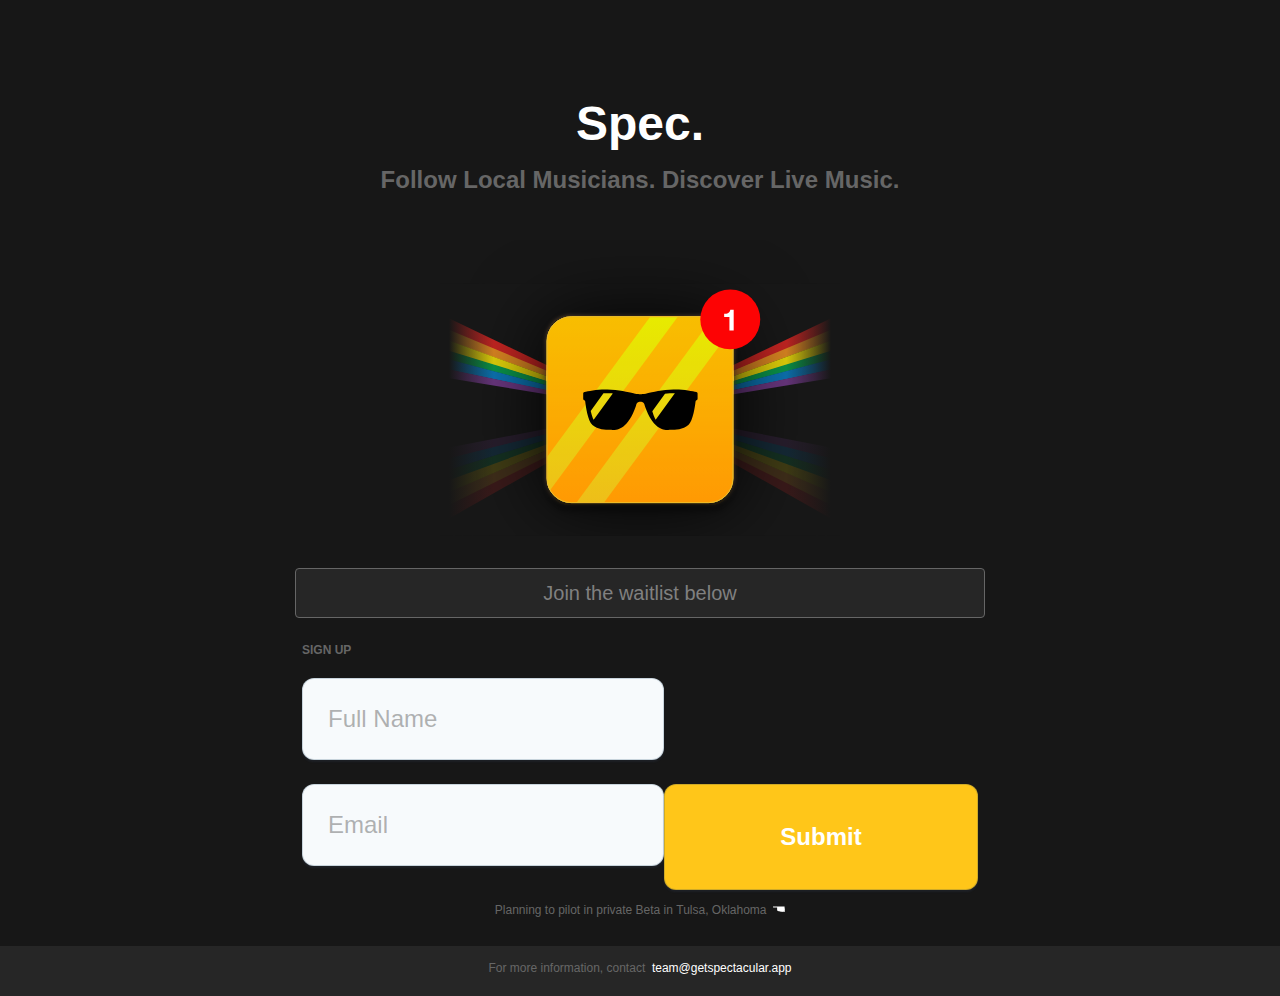
==== index.html @ ddebe81a "Spec. (official name change)" ====
<!DOCTYPE html>
<html lang="en">
<head>
  <link href="style.css"
        rel="stylesheet">
  <title>Spec.</title>
  <link href="images/favicon.png"
        rel="shortcut icon"
        type="image/jpg">
  <meta content="width=device-width, initial-scale=1"
        name="viewport">
</head>
<body>
  <!-- Content Container -->
  <div class="content-container">
    <div style="align-content: flex-start; display: flex; flex-wrap: wrap; justify-content: center; padding: 0 16px;">

      <!-- Title Header -->
      <div class="header-lockup break break">
        <h1>Spec.</h1>
        <h2>Follow Local Musicians. Discover Live Music.</h2>
      </div>
      <!-- End Title Header -->

      <!-- App Icon -->
      <div class="app-icon">&nbsp;</div>
      <!-- End App Icon -->

      <!-- Break -->
      <div class="break"></div>
      <!-- End Break -->

      <!-- Waitlist Alert -->
      <div class="confirmation-before">Join the waitlist below</div>
      <!-- Waitlist Alert -->

      <!-- Break -->
      <div class="break"></div>
      <!-- End Break -->

      <!-- Sign Up Form -->
      <script type="text/javascript">var submitted=false;</script>
      <iframe name="hidden_iframe" id="hidden_iframe" style="display: none;" onload="if(submitted){window.location='submitted.html';}"></iframe>
      <form class="form-lockup" action="https://docs.google.com/forms/u/0/d/e/1FAIpQLSfWYac-zOYPJTAFL4o-IxzH3mNS818IdY71LCfmErpav5XkvA/formResponse" target="hidden_iframe" onsubmit="submitted=true" method="POST">
        <label class="form-eyebrow break">Sign Up</label>
        <input class="email-form" placeholder="Full Name" name="entry.1053595557">
        <input class="email-form" placeholder="Email" name="entry.884892065">
        <input class="submit-button" type="submit" value="Submit">
      </form>
      <div class="form-subtitle break">
        <div>
          Planning to pilot in private Beta in&nbsp;Tulsa,&nbsp;Oklahoma&nbsp;
          <img src="images/oklahoma.svg">
        </div>
      </div>
      <!-- End Sign Up Form -->

    </div>

    <div class="break">&nbsp;</div>
    <div class="footer">For more information, contact&nbsp;&nbsp;<a href="mailto:team@getspectacular.app" style="color: white;">team@getspectacular.app</a></div>
  </div>
  <!-- End Content Container -->
</body>
</html>
---- style.css ----
html {
    height: 100%;
    background-color: #171717;
}

body {
    color: #FFF;
    font-family: Helvetica Neue, Helvetica, sans-serif;
    font-size: 16px;
    height: 100%;
    letter-spacing: 0;
    line-height: 24px;
    margin: 0;
    padding: 0;
}
  
a {
    display: flex;
    margin: 0;
    padding: 0;
    text-decoration: none;
}

/* H E A D E R S  &  L A B E L S */

h1 {
    font-weight: bold;
    font-size: 48px;
    line-height: 56px;
    text-align: center;
    margin: 8px 0;
}

h2 {
    font-size: 24px;
    font-weight: bold;
    line-height: 40px;
    text-align: center;
    margin: 8px 0;
    color: #666;
}

/* L A Y O U T */
.content-container {
    display: flex;
    height: -webkit-fill-available;
    padding: 88px 0 0;
    flex-wrap: wrap;
    justify-content: center;
}

.app-icon {
    flex: 0 1 400px;
    height: 296px;
    margin: 32px 0;
    background-image: url(images/app-icon.svg);
    background-size: cover;
}

.confirmation-before {
    color: gray;
    background-color: #262626;
    font-size: 20px;
    /* font-weight: bold; */
    line-height: 24px;
    text-align: center;
    margin: 0 0 20px;
    flex: 0 1 676px;
    padding: 12px 6px;
    border: 1px solid #666;
    border-radius: 4px;
}

.confirmation-after {
    color: #14B838;
    background: rgba(51, 153, 74, 0.5);
    font-size: 20px;
    font-weight: bold;
    line-height: 24px;
    text-align: center;
    margin: 0 0 20px;
    flex: 0 1 676px;
    padding: 12px 6px;
    border: 1px solid #14B838;
    border-radius: 4px;
}

.form-eyebrow {
    flex: 0 1 676px;
    font-weight: bold;
    font-size: 12px;
    color: #666;
    line-height: 24px;
    text-transform: uppercase;
    margin: 0 0 16px;
}

.form-lockup {
    display: flex;
    flex: 0 1 676px;
    flex-wrap: wrap;
    -webkit-flex-wrap: wrap;
    justify-content: space-between;
}

.email-form {
    color: #222;
    font-style: normal;
    font-weight: normal;
    font-size: 24px;
    line-height: 28px;
    /* flex: 0 1 460px; */
    -webkit-flex: 0 1 48%;
    flex: 0 1 48%;
    /* flex-grow: 1; */
    padding: 26px 25px;
    background: #F7FAFC;
    border: 1px solid rgba(17, 58, 95, .2);
    box-sizing: border-box;
    box-shadow: 0px 2px 2px rgba(56, 68, 98, 0.2);
    border-radius: 12px;
    min-width: intrinsic;
    margin: 0 0 24px;
}

input::placeholder {
    color: rgba(102, 102, 102, 0.5);
  }

input[type='submit'] {
    color: #fff;
    font-style: normal;
    font-weight: bold;
    font-size: 24px;
    line-height: 28px;
    text-align: center;
    flex: 1 1 192px;
    padding: 26px 25px;
    background: #FFC619;
    border: 1px solid rgba(17, 58, 95, .2);
    box-sizing: border-box;
    box-shadow: 0px 2px 2px rgba(56, 68, 98, 0.2);
    border-radius: 12px;
    cursor: pointer;
}

.form-subtitle {
    display: flex;
    flex-wrap: wrap;
    justify-content: center;
    font-size: 12px;
    line-height: 24px;
    text-align: center;
    margin-top: 8px;
    color: #666;
}

.footer {
    display: flex;
    align-self: flex-end;
    font-size: 12px;
    background-color: #262626;
    color: #666;
    width: 100%;
    line-height: 24px;
    text-align: center;
    flex-wrap: wrap;
    justify-content: center;
    padding: 10px 0 16px;
}

/* B U T T O N S */
  
/* I C O N S */

/* I M A G E S */

/* A D D - O N S */
    .break {
        flex-basis: 100%;
    }
  
/* M O B I L E */
@media (max-width: 768px) {

    .content-container {
        padding: 36px 0 0;
    }
    .app-icon {
        flex: 0 1 200px;
        height: 156px;
    }

    .email-form {
        font-size: 12px;
        line-height: 14px;
        padding: 13px 12px;
        border-radius: 6px;
        flex: 1 1 100%;
        margin: 0 0 16px;
    }

    .submit-button {
        font-size: 12px;
        line-height: 14px;
        padding: 13px 12px;
        border-radius: 6px;
        flex-basis: 100%;
    }

    input[type='submit'] { /* more specific to override webkit */ 
        -webkit-appearance:none;  
        font-size: 12px;
        line-height: 14px;
        padding: 13px 12px;
        border-radius: 6px;
        display:block;
     }

}/* E N D   M O B I L E */

@supports(-webkit-appearance: none) or (-moz-appearance: none) {

    input[type='submit'] {
      -webkit-appearance: none;
      -moz-appearance: none;
    }

}
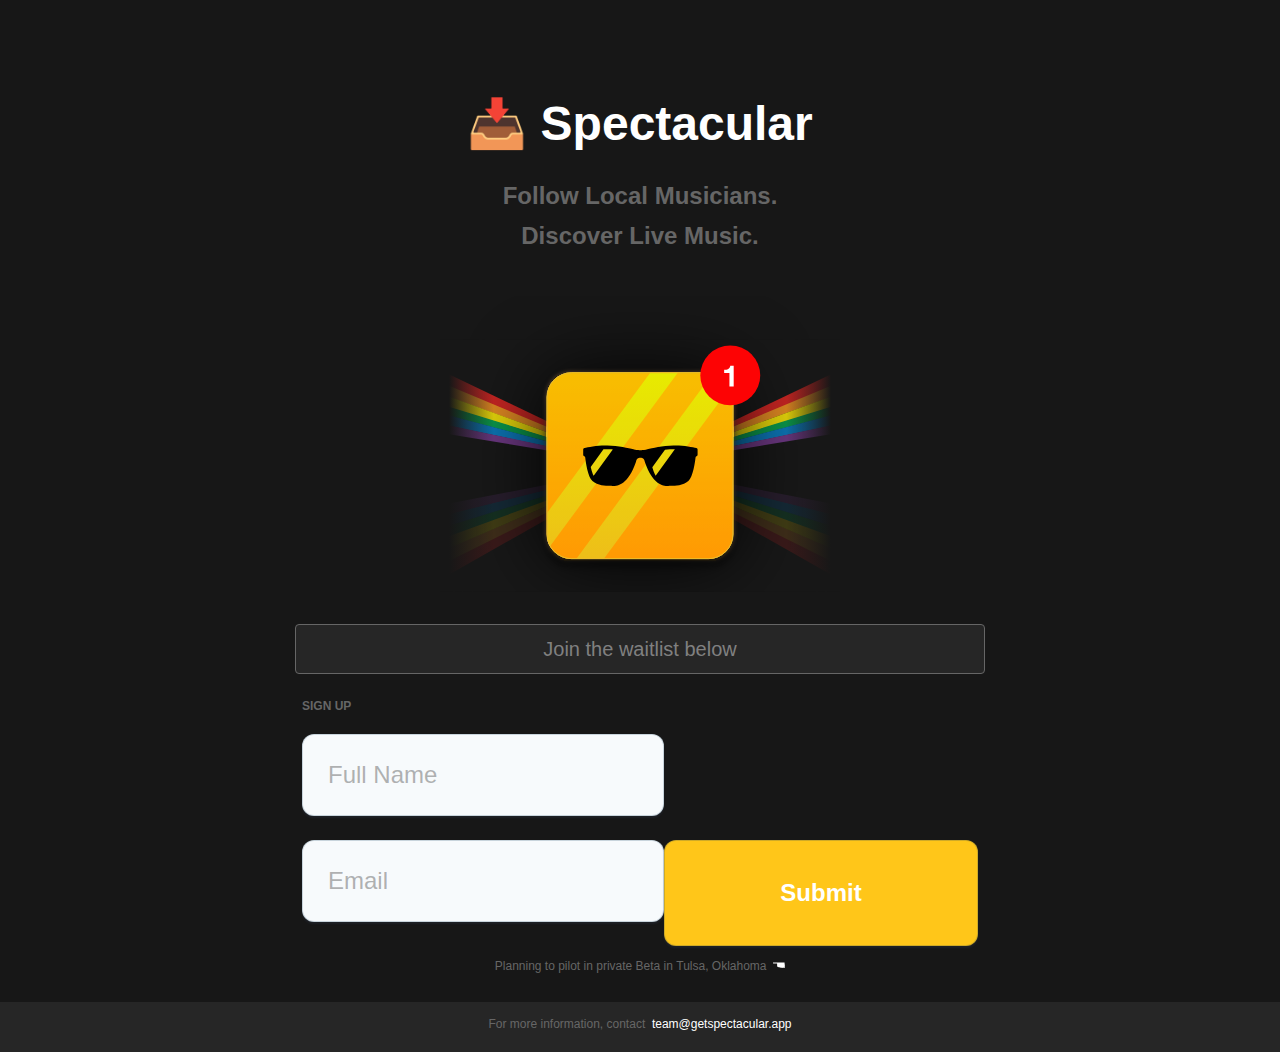
==== commit 90fb8513: "Name updates" ====
--- a/index.html
+++ b/index.html
@@ -3,7 +3,7 @@
 <head>
   <link href="style.css"
         rel="stylesheet">
-  <title>Spec.</title>
+  <title>Spectacular</title>
   <link href="images/favicon.png"
         rel="shortcut icon"
         type="image/jpg">
@@ -17,8 +17,8 @@
 
       <!-- Title Header -->
       <div class="header-lockup break break">
-        <h1>Spec.</h1>
-        <h2>Follow Local Musicians. Discover Live Music.</h2>
+        <h1>📥 Spectacular</h1>
+        <h2>Follow Local Musicians.<br>Discover Live Music.</h2>
       </div>
       <!-- End Title Header -->
 
--- a/style.css
+++ b/style.css
@@ -28,7 +28,7 @@
     font-size: 48px;
     line-height: 56px;
     text-align: center;
-    margin: 8px 0;
+    margin: 8px 0 24px;
 }
 
 h2 {
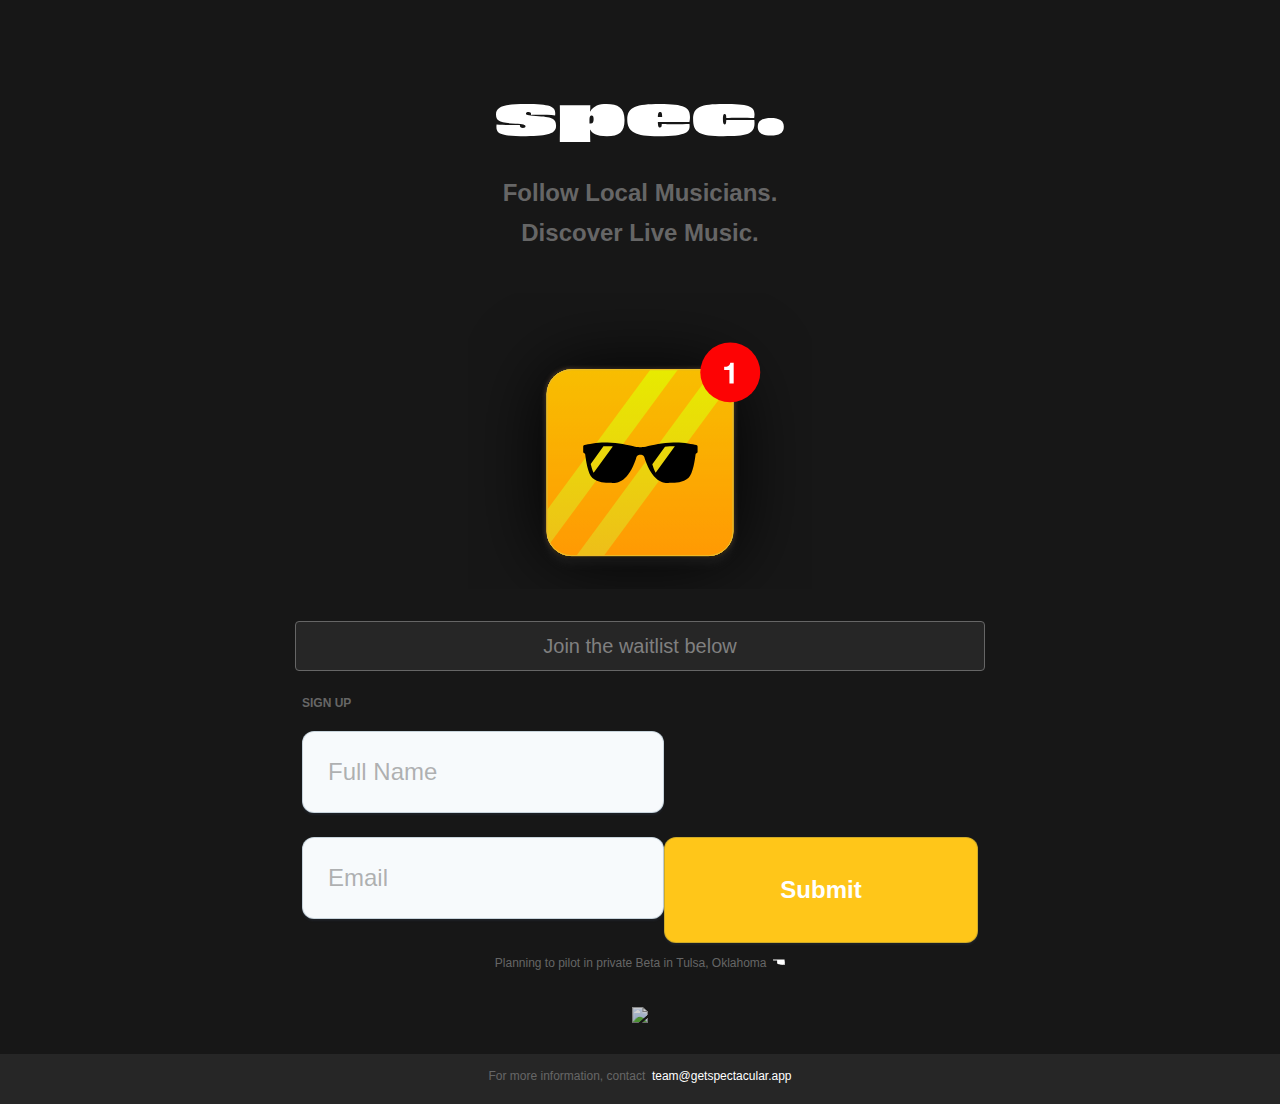
==== commit 93d8127e: "updates" ====
--- a/index.html
+++ b/index.html
@@ -14,10 +14,12 @@
   <!-- Content Container -->
   <div class="content-container">
     <div style="align-content: flex-start; display: flex; flex-wrap: wrap; justify-content: center; padding: 0 16px;">
-
+      <div>
+        <img src="images/spec-logo-white.svg" class="spec-logo">
+      </div>
       <!-- Title Header -->
       <div class="header-lockup break break">
-        <h1>📥 Spectacular</h1>
+        <!-- <h1>getspectacular.app</h1> -->
         <h2>Follow Local Musicians.<br>Discover Live Music.</h2>
       </div>
       <!-- End Title Header -->
@@ -53,6 +55,9 @@
           <img src="images/oklahoma.svg">
         </div>
       </div>
+      <div>
+        <img src="images/created-by-dr.svg" class="created-by-dr">
+      </div>
       <!-- End Sign Up Form -->
 
     </div>
--- a/style.css
+++ b/style.css
@@ -25,10 +25,11 @@
 
 h1 {
     font-weight: bold;
-    font-size: 48px;
-    line-height: 56px;
+    font-size: 40px;
+    line-height: 52px;
     text-align: center;
     margin: 8px 0 24px;
+    color: #dddddd;
 }
 
 h2 {
@@ -175,6 +176,17 @@
 
 /* I M A G E S */
 
+.created-by-dr {
+    width: 144px;
+    opacity: .8;
+    margin: 32px auto 0;
+}
+
+.spec-logo {
+    width: 288px;
+    padding: 16px 72px;
+}
+
 /* A D D - O N S */
     .break {
         flex-basis: 100%;
@@ -182,6 +194,11 @@
   
 /* M O B I L E */
 @media (max-width: 768px) {
+
+    h1 {
+        font-size: 32px;
+        line-height: 48px;
+    }
 
     .content-container {
         padding: 36px 0 0;
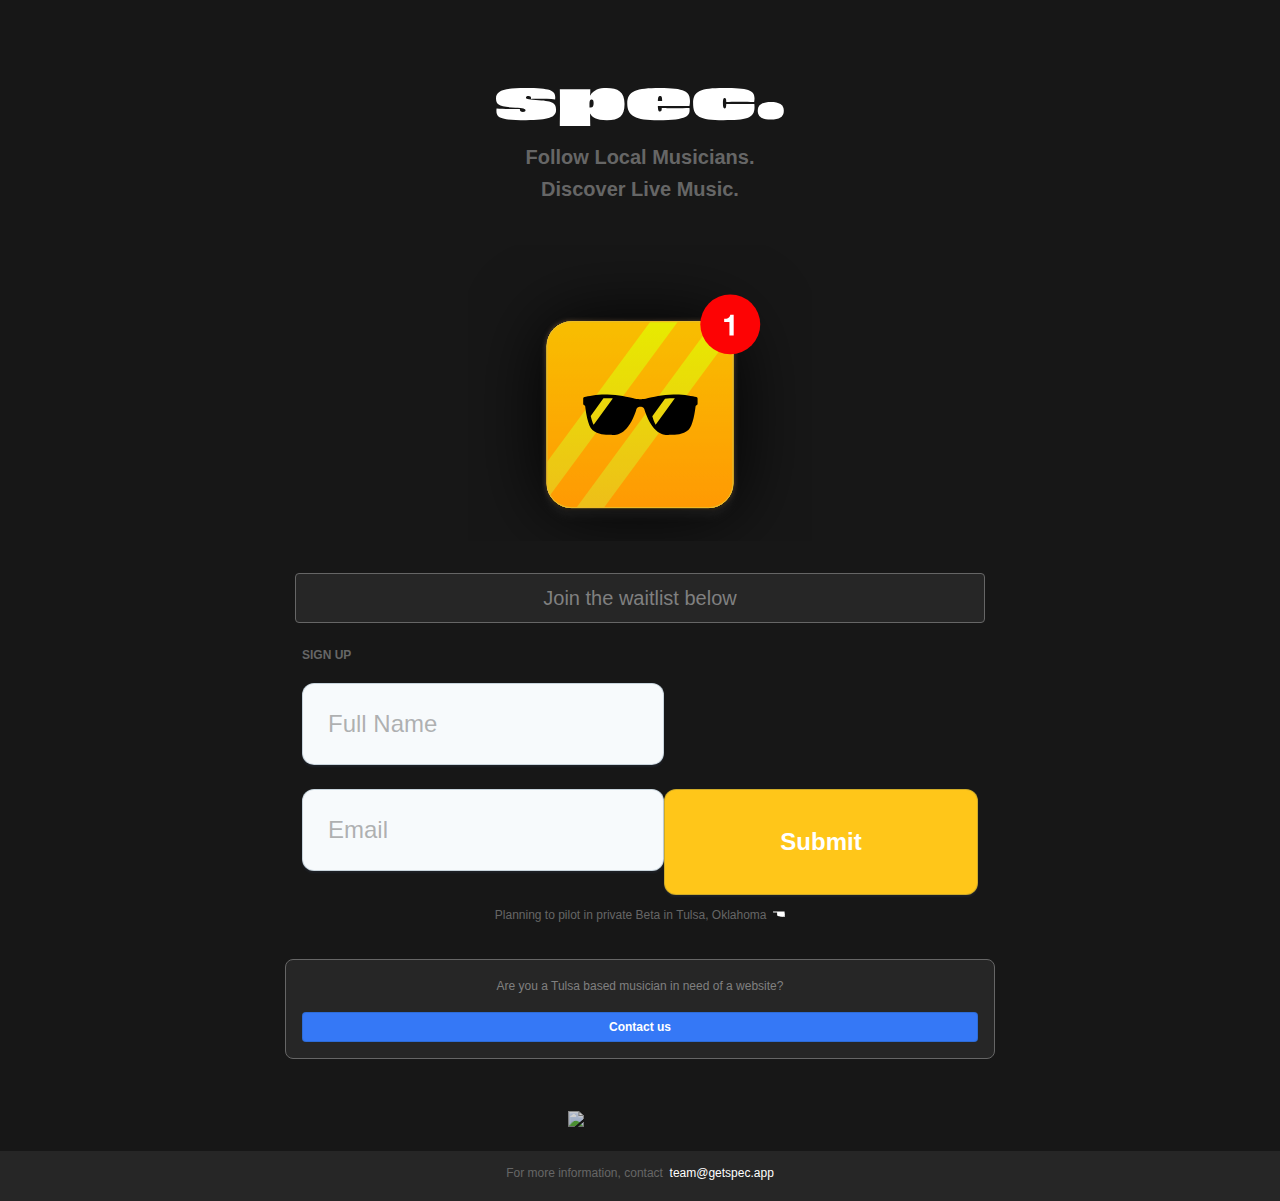
==== commit 2cd6f26f: "updates" ====
--- a/index.html
+++ b/index.html
@@ -3,7 +3,7 @@
 <head>
   <link href="style.css"
         rel="stylesheet">
-  <title>Spectacular</title>
+  <title>Spec</title>
   <link href="images/favicon.png"
         rel="shortcut icon"
         type="image/jpg">
@@ -19,7 +19,6 @@
       </div>
       <!-- Title Header -->
       <div class="header-lockup break break">
-        <!-- <h1>getspectacular.app</h1> -->
         <h2>Follow Local Musicians.<br>Discover Live Music.</h2>
       </div>
       <!-- End Title Header -->
@@ -54,16 +53,26 @@
           Planning to pilot in private Beta in&nbsp;Tulsa,&nbsp;Oklahoma&nbsp;
           <img src="images/oklahoma.svg">
         </div>
+        <!-- Break -->
+      <div class="break"></div>
+      <!-- End Break -->
+
+      <!-- Musician Alert -->
+      <div class="alert-message">Are you a Tulsa based musician in need of a website? <a href="mailto:team@getspec.app" class="alert-message_button">Contact us</a></div>
+      <!-- Musician Alert -->
+
       </div>
       <div>
-        <img src="images/created-by-dr.svg" class="created-by-dr">
+        <a href="https://digital-ranch.webflow.io/" target="_blank">
+          <img src="images/created-by-dr.svg" class="created-by-dr">
+        </a>
       </div>
       <!-- End Sign Up Form -->
 
     </div>
 
     <div class="break">&nbsp;</div>
-    <div class="footer">For more information, contact&nbsp;&nbsp;<a href="mailto:team@getspectacular.app" style="color: white;">team@getspectacular.app</a></div>
+    <div class="footer">For more information, contact&nbsp;&nbsp;<a href="mailto:team@getspec.app" style="color: white;">team@getspec.app</a></div>
   </div>
   <!-- End Content Container -->
 </body>
--- a/style.css
+++ b/style.css
@@ -33,9 +33,9 @@
 }
 
 h2 {
-    font-size: 24px;
-    font-weight: bold;
-    line-height: 40px;
+    font-size: 20px;
+    font-weight: bold;
+    line-height: 32px;
     text-align: center;
     margin: 8px 0;
     color: #666;
@@ -56,6 +56,36 @@
     margin: 32px 0;
     background-image: url(images/app-icon.svg);
     background-size: cover;
+}
+
+.alert-message {
+    /* color: #1f2328;
+    background-color: #fff8c5; */
+    color: gray;
+    background-color: #262626;
+    font-size: 12px;
+    /* font-weight: bold; */
+    line-height: 20px;
+    text-align: center;
+    margin: 32px 0 20px;
+    flex: 0 1 676px;
+    padding: 16px 16px;
+    /* border: 1px solid #d4a72c66; */
+    border: 1px solid #666;
+    border-radius: 8px;
+}
+
+.alert-message_button {
+    display: block;
+    color: #fff;
+    /* background-color: #FFC619; */
+    background-color: #3578f6;
+    font-weight: bold;
+    text-align: center;
+    padding: 4px 6px;
+    margin: 16px 0 0;
+    border: 1px solid rgba(17, 58, 95, .2);
+    border-radius: 4px;
 }
 
 .confirmation-before {
@@ -184,7 +214,6 @@
 
 .spec-logo {
     width: 288px;
-    padding: 16px 72px;
 }
 
 /* A D D - O N S */
@@ -201,7 +230,7 @@
     }
 
     .content-container {
-        padding: 36px 0 0;
+        padding: 72px 0 0;
     }
     .app-icon {
         flex: 0 1 200px;
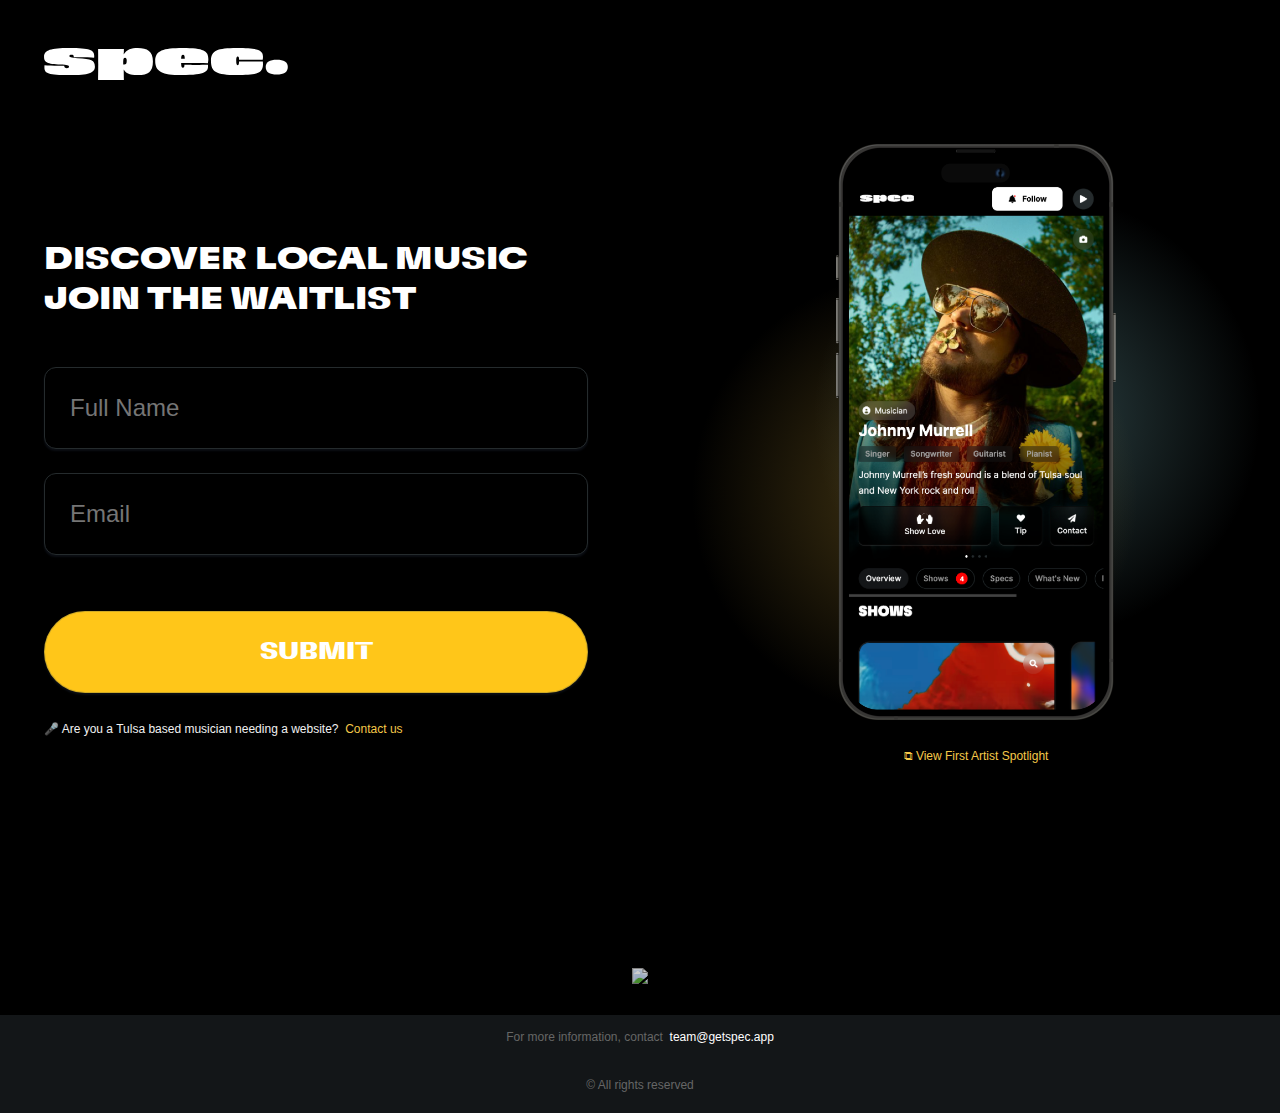
==== commit c2f33182: "updates" ====
--- a/index.html
+++ b/index.html
@@ -13,66 +13,71 @@
 <body>
   <!-- Content Container -->
   <div class="content-container">
-    <div style="align-content: flex-start; display: flex; flex-wrap: wrap; justify-content: center; padding: 0 16px;">
-      <div>
-        <img src="images/spec-logo-white.svg" class="spec-logo">
+    
+    <div class="row">
+      <div class="column">
+        <div>
+          <img src="images/spec-logo-white.svg" class="spec-logo">
+        </div>
+        <!-- Title Header -->
+        <div class="header-lockup break break">
+          <h2>Discover Local Music<br>Join the Waitlist</h2>
+        </div>
+        <!-- End Title Header -->
+  
+        <!-- Break -->
+        <div class="break"></div>
+        <!-- End Break -->
+  
+        <!-- Break -->
+        <div class="break"></div>
+        <!-- End Break -->
+  
+        <!-- Sign Up Form -->
+        <script type="text/javascript">var submitted=false;</script>
+        <iframe name="hidden_iframe" id="hidden_iframe" style="display: none;" onload="if(submitted){window.location='submitted.html';}"></iframe>
+        <form class="form-lockup" action="https://docs.google.com/forms/u/0/d/e/1FAIpQLSfWYac-zOYPJTAFL4o-IxzH3mNS818IdY71LCfmErpav5XkvA/formResponse" target="hidden_iframe" onsubmit="submitted=true" method="POST">
+          <input class="email-form" placeholder="Full Name" name="entry.1053595557">
+          <input class="email-form" placeholder="Email" name="entry.884892065">
+          <input class="submit-button" type="submit" value="Submit">
+        </form>
+        <div class="form-subtitle break">
+            🎤 Are you a Tulsa based musician needing a website? &nbsp;<a href="mailto:team@getspec.app" class="alert-message_button">Contact us</a>
+          <!-- Break -->
+        <div class="break"></div>
+        <!-- End Break -->
+  
+        </div>
+        
+        <!-- End Sign Up Form -->
+  
       </div>
-      <!-- Title Header -->
-      <div class="header-lockup break break">
-        <h2>Follow Local Musicians.<br>Discover Live Music.</h2>
+      <div class="column">
+        <div class="phone-lockup">
+          <img class="phone-image" src="images/phone-mockup.png"></img>
+          <div class="form-subtitle break">
+            <a href="https://www.johnnymurrell.com/" target="_blank" class="alert-message_button">⧉ View First Artist Spotlight</a>
+          <!-- Break -->
+        <div class="break"></div>
+        <!-- End Break -->
+  
+        </div>
+        </div>
       </div>
-      <!-- End Title Header -->
-
-      <!-- App Icon -->
-      <div class="app-icon">&nbsp;</div>
-      <!-- End App Icon -->
-
-      <!-- Break -->
-      <div class="break"></div>
-      <!-- End Break -->
-
-      <!-- Waitlist Alert -->
-      <div class="confirmation-before">Join the waitlist below</div>
-      <!-- Waitlist Alert -->
-
-      <!-- Break -->
-      <div class="break"></div>
-      <!-- End Break -->
-
-      <!-- Sign Up Form -->
-      <script type="text/javascript">var submitted=false;</script>
-      <iframe name="hidden_iframe" id="hidden_iframe" style="display: none;" onload="if(submitted){window.location='submitted.html';}"></iframe>
-      <form class="form-lockup" action="https://docs.google.com/forms/u/0/d/e/1FAIpQLSfWYac-zOYPJTAFL4o-IxzH3mNS818IdY71LCfmErpav5XkvA/formResponse" target="hidden_iframe" onsubmit="submitted=true" method="POST">
-        <label class="form-eyebrow break">Sign Up</label>
-        <input class="email-form" placeholder="Full Name" name="entry.1053595557">
-        <input class="email-form" placeholder="Email" name="entry.884892065">
-        <input class="submit-button" type="submit" value="Submit">
-      </form>
-      <div class="form-subtitle break">
-        <div>
-          Planning to pilot in private Beta in&nbsp;Tulsa,&nbsp;Oklahoma&nbsp;
-          <img src="images/oklahoma.svg">
-        </div>
-        <!-- Break -->
-      <div class="break"></div>
-      <!-- End Break -->
-
-      <!-- Musician Alert -->
-      <div class="alert-message">Are you a Tulsa based musician in need of a website? <a href="mailto:team@getspec.app" class="alert-message_button">Contact us</a></div>
-      <!-- Musician Alert -->
-
-      </div>
-      <div>
-        <a href="https://digital-ranch.webflow.io/" target="_blank">
-          <img src="images/created-by-dr.svg" class="created-by-dr">
-        </a>
-      </div>
-      <!-- End Sign Up Form -->
 
     </div>
 
     <div class="break">&nbsp;</div>
-    <div class="footer">For more information, contact&nbsp;&nbsp;<a href="mailto:team@getspec.app" style="color: white;">team@getspec.app</a></div>
+    <div>
+      <!-- <a href="https://digital-ranch.webflow.io/" target="_blank"> -->
+        <img src="images/created-by-dr.svg" class="created-by-dr">
+      <!-- </a> -->
+    </div>
+    <div class="footer">
+      For more information, contact&nbsp;&nbsp;<a href="mailto:team@getspec.app" style="color: white;">team@getspec.app</a>
+      <div class="break">&nbsp;</div>
+      © All rights reserved
+    </div>
   </div>
   <!-- End Content Container -->
 </body>
--- a/style.css
+++ b/style.css
@@ -1,6 +1,21 @@
+
+
 html {
     height: 100%;
-    background-color: #171717;
+    background-color: #000;
+}
+
+@font-face {
+    font-family: "GT Flexa Trial VF";
+    src: url('css/fonts/GT-Flexa-Trial-VF.eot');
+    src: url('css/fonts/GT-Flexa-Trial-VF.eot?#iefix') format('embedded-opentype'),
+        url('css/fonts/GT-Flexa-Trial-VF.woff2') format('woff2'),
+        url('css/fonts/GT-Flexa-Trial-VF.woff') format('woff'),
+        url('css/fonts/GT-Flexa-Trial-VF.ttf') format('truetype'),
+        /* url('css/fonts/GT-Flexa-Trial-VF.svg#GT-Flexa-Trial-VF') format('svg'); */
+    font-weight: normal;
+    font-style: normal;
+    font-display: swap;
 }
 
 body {
@@ -33,21 +48,38 @@
 }
 
 h2 {
-    font-size: 20px;
-    font-weight: bold;
-    line-height: 32px;
-    text-align: center;
-    margin: 8px 0;
-    color: #666;
+    font-family: "GT Flexa Trial VF", Helvetica Neue, Helvetica, sans-serif;
+    font-stretch: expanded;
+    font-size: 32px;
+    font-weight: bold;
+    line-height: 40px;
+    text-transform: uppercase;
+    margin: 8px 0 48px;
+    color: #fff;
 }
 
 /* L A Y O U T */
 .content-container {
     display: flex;
     height: -webkit-fill-available;
-    padding: 88px 0 0;
+    padding: 0;
     flex-wrap: wrap;
     justify-content: center;
+}
+
+.row {
+    display: flex; 
+    flex-direction: row; 
+    column-gap: 72px;
+}
+
+.column {
+    align-content: flex-start; 
+    display: flex; 
+    flex-wrap: wrap; 
+    justify-content: left; 
+    padding: 0 16px; 
+    max-width: 544px;
 }
 
 .app-icon {
@@ -76,16 +108,8 @@
 }
 
 .alert-message_button {
-    display: block;
-    color: #fff;
-    /* background-color: #FFC619; */
-    background-color: #3578f6;
-    font-weight: bold;
-    text-align: center;
-    padding: 4px 6px;
-    margin: 16px 0 0;
-    border: 1px solid rgba(17, 58, 95, .2);
-    border-radius: 4px;
+    display: inline;
+    color: #F5C849;
 }
 
 .confirmation-before {
@@ -99,7 +123,7 @@
     flex: 0 1 676px;
     padding: 12px 6px;
     border: 1px solid #666;
-    border-radius: 4px;
+    border-radius: 8px;
 }
 
 .confirmation-after {
@@ -113,7 +137,7 @@
     flex: 0 1 676px;
     padding: 12px 6px;
     border: 1px solid #14B838;
-    border-radius: 4px;
+    border-radius: 8px;
 }
 
 .form-eyebrow {
@@ -135,18 +159,18 @@
 }
 
 .email-form {
-    color: #222;
+    color: #ababab;
     font-style: normal;
     font-weight: normal;
     font-size: 24px;
     line-height: 28px;
     /* flex: 0 1 460px; */
     -webkit-flex: 0 1 48%;
-    flex: 0 1 48%;
+    flex: 1 1 100%;
     /* flex-grow: 1; */
     padding: 26px 25px;
-    background: #F7FAFC;
-    border: 1px solid rgba(17, 58, 95, .2);
+    background: #000;
+    border: 1px solid #252b2d;
     box-sizing: border-box;
     box-shadow: 0px 2px 2px rgba(56, 68, 98, 0.2);
     border-radius: 12px;
@@ -154,43 +178,70 @@
     margin: 0 0 24px;
 }
 
+.email-form:focus {
+    border: 1px solid rgba(17, 58, 95, 1);
+}
+
+.phone-lockup {
+    display: flex;
+    flex-direction: column;
+    row-gap: 16px;
+    align-items: center;
+    background-image:  url(images/background-blurs.svg);
+    background-position: center;
+    width: 100%;
+    background-size: contain;
+    background-repeat: no-repeat;
+    padding: 144px;
+}
+
+.phone-image {
+    max-width: 280px;
+}
+
+/* .header-lockup {
+ */
+}
+
 input::placeholder {
     color: rgba(102, 102, 102, 0.5);
   }
 
 input[type='submit'] {
     color: #fff;
+    font-family: "GT Flexa Trial VF", Helvetica Neue, Helvetica, sans-serif;
+    font-stretch: expanded;
     font-style: normal;
     font-weight: bold;
     font-size: 24px;
     line-height: 28px;
     text-align: center;
-    flex: 1 1 192px;
+    text-transform: uppercase;
+    flex: 0 1 676px;
     padding: 26px 25px;
     background: #FFC619;
     border: 1px solid rgba(17, 58, 95, .2);
     box-sizing: border-box;
     box-shadow: 0px 2px 2px rgba(56, 68, 98, 0.2);
-    border-radius: 12px;
+    border-radius: 999px;
     cursor: pointer;
+    margin: 32px 0 16px;
 }
 
 .form-subtitle {
     display: flex;
     flex-wrap: wrap;
-    justify-content: center;
     font-size: 12px;
     line-height: 24px;
-    text-align: center;
     margin-top: 8px;
-    color: #666;
+    color: #f1f1f1;
 }
 
 .footer {
     display: flex;
     align-self: flex-end;
     font-size: 12px;
-    background-color: #262626;
+    background-color: #131618;
     color: #666;
     width: 100%;
     line-height: 24px;
@@ -209,11 +260,12 @@
 .created-by-dr {
     width: 144px;
     opacity: .8;
-    margin: 32px auto 0;
+    margin: 32px auto 24px;
 }
 
 .spec-logo {
-    width: 288px;
+    width: 244px;
+    margin: 48px 0 144px;
 }
 
 /* A D D - O N S */
@@ -222,7 +274,7 @@
     }
   
 /* M O B I L E */
-@media (max-width: 768px) {
+@media (max-width: 960px) {
 
     h1 {
         font-size: 32px;
@@ -230,7 +282,10 @@
     }
 
     .content-container {
-        padding: 72px 0 0;
+        padding: 0;
+    }
+    .row {
+        flex-direction: column; 
     }
     .app-icon {
         flex: 0 1 200px;
@@ -259,7 +314,6 @@
         font-size: 12px;
         line-height: 14px;
         padding: 13px 12px;
-        border-radius: 6px;
         display:block;
      }
 
@@ -272,4 +326,5 @@
       -moz-appearance: none;
     }
 
-}+}
+
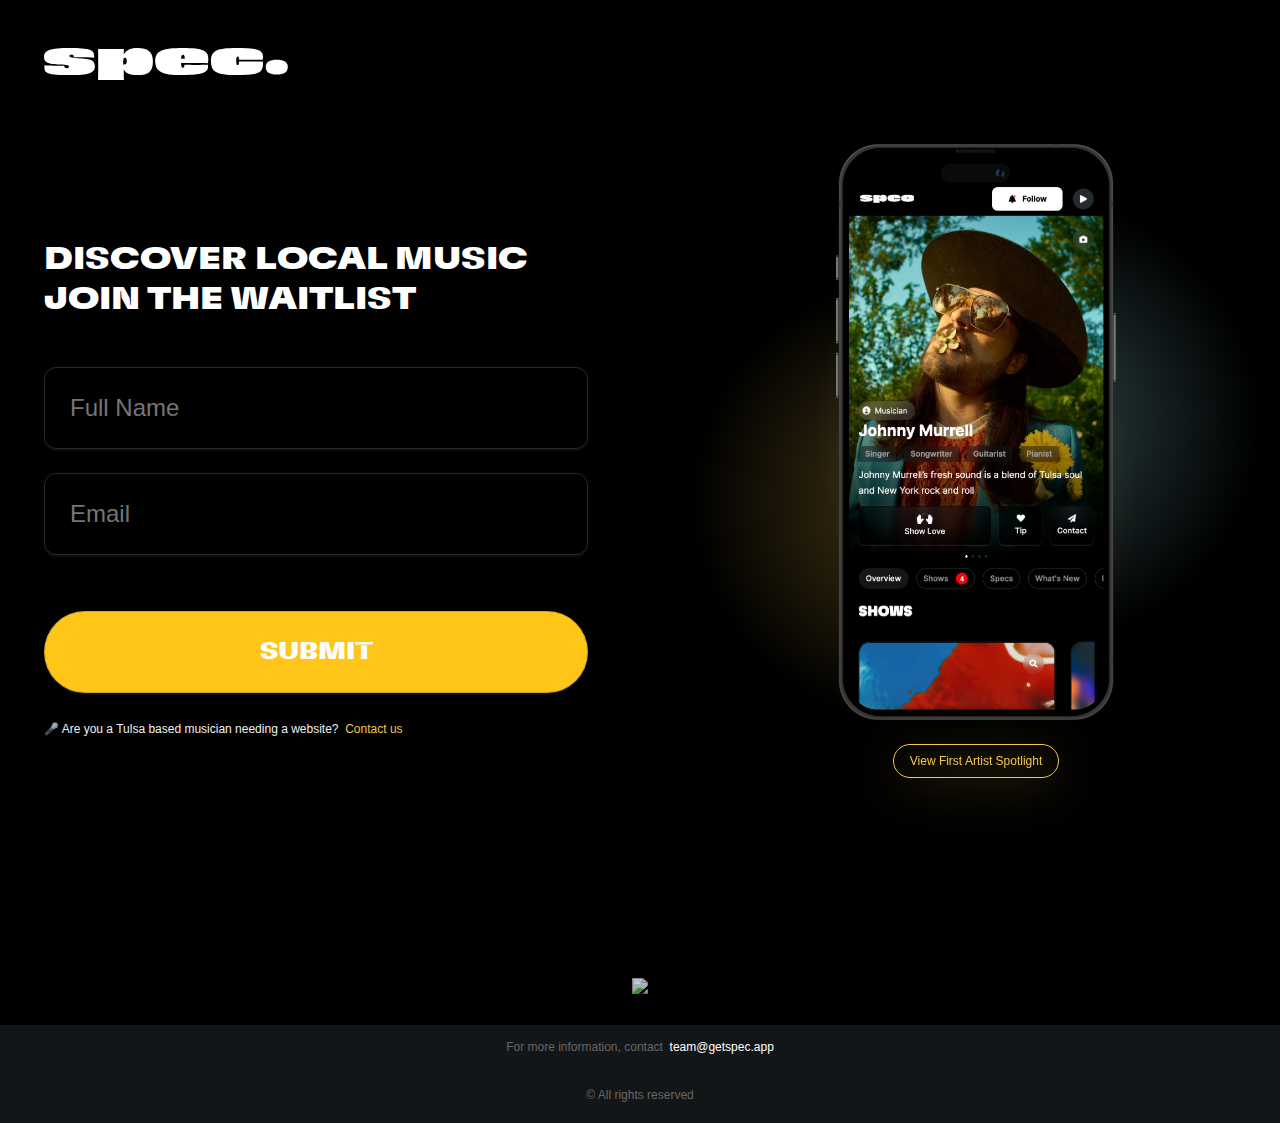
==== commit 4ade6f27: "artist profile button" ====
--- a/index.html
+++ b/index.html
@@ -56,7 +56,7 @@
         <div class="phone-lockup">
           <img class="phone-image" src="images/phone-mockup.png"></img>
           <div class="form-subtitle break">
-            <a href="https://www.johnnymurrell.com/" target="_blank" class="alert-message_button">⧉ View First Artist Spotlight</a>
+            <a href="https://www.johnnymurrell.com/" target="_blank" class="artist-profile_button">View First Artist Spotlight</a>
           <!-- Break -->
         <div class="break"></div>
         <!-- End Break -->
--- a/style.css
+++ b/style.css
@@ -112,6 +112,14 @@
     color: #F5C849;
 }
 
+.artist-profile_button {
+    color: #F5C849;
+    border: 1px solid #F5C849;
+    border-radius: 999px;
+    padding: 4px 16px;
+    filter: drop-shadow(0px 8px 24px #F5C849);
+}
+
 .confirmation-before {
     color: gray;
     background-color: #262626;
@@ -133,7 +141,7 @@
     font-weight: bold;
     line-height: 24px;
     text-align: center;
-    margin: 0 0 20px;
+    margin: 16px 0 20px;
     flex: 0 1 676px;
     padding: 12px 6px;
     border: 1px solid #14B838;
@@ -317,6 +325,14 @@
         display:block;
      }
 
+     .phone-lockup {
+        padding: 72px 0 0;
+     }
+
+     .spec-logo {
+        margin: 48px 0 32px;
+    }
+
 }/* E N D   M O B I L E */
 
 @supports(-webkit-appearance: none) or (-moz-appearance: none) {
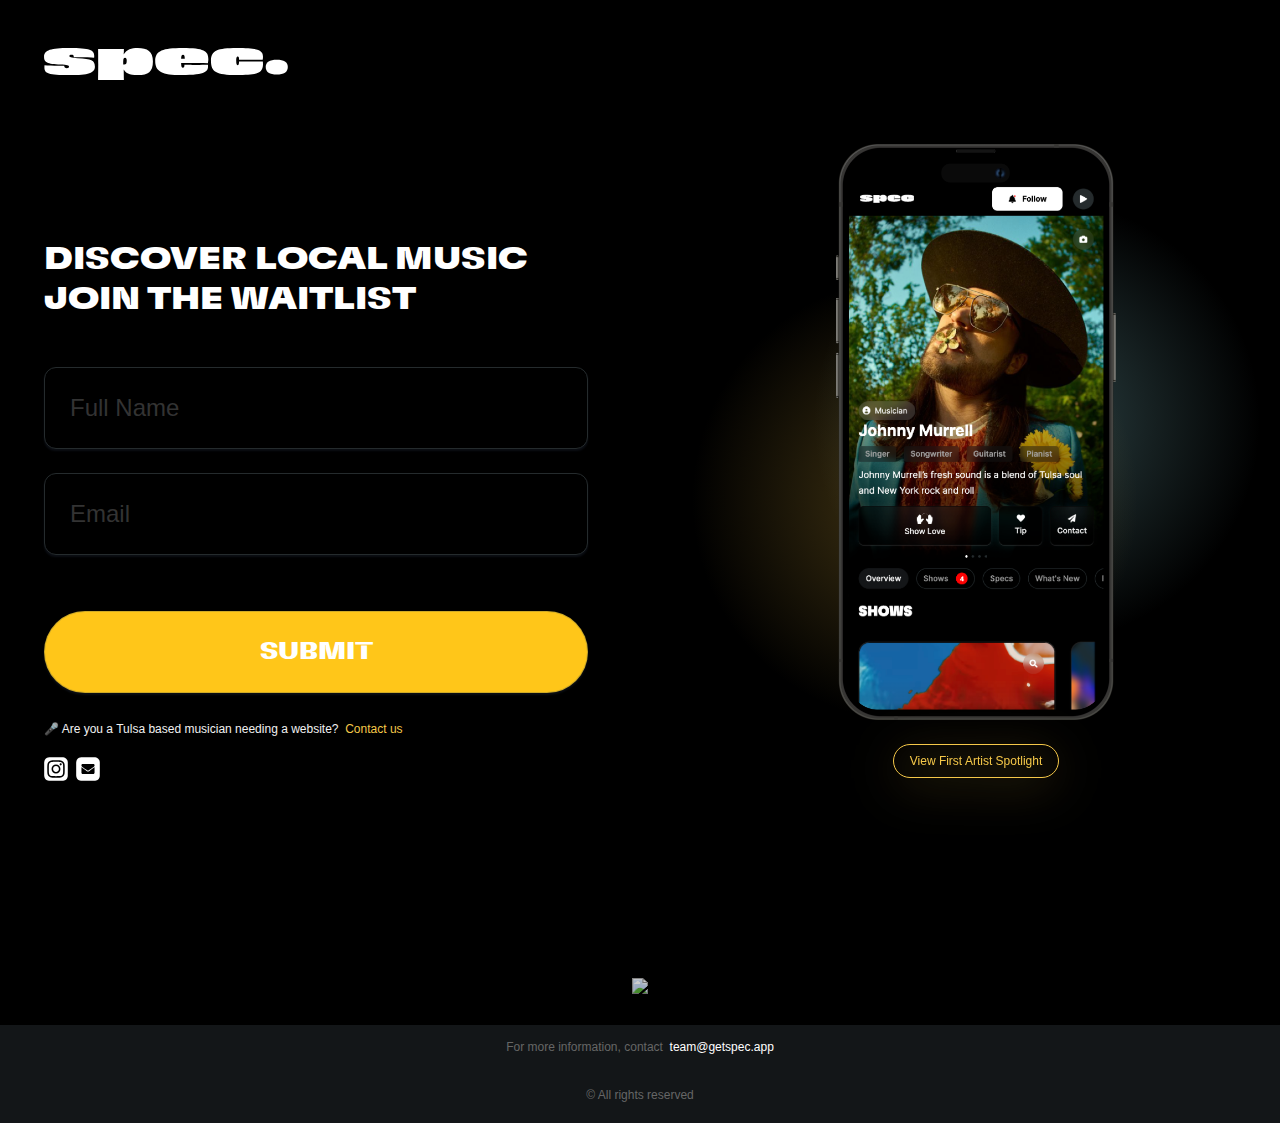
==== commit a3e44f47: "social and email icons" ====
--- a/index.html
+++ b/index.html
@@ -46,6 +46,14 @@
           <!-- Break -->
         <div class="break"></div>
         <!-- End Break -->
+         <div class="icon-wrapper">
+          <a href="https://www.instagram.com/getspec.app/" target="_blank">
+            <img class="contact-icons" src="images/instagram_icon.svg" alt="Instagram icon">
+          </a>
+          <a href="mailto:team@getspec.app">
+            <img class="contact-icons" src="images/mail-icon.svg" alt="Email icon">
+          </a>
+         </div>
   
         </div>
         
--- a/style.css
+++ b/style.css
@@ -146,6 +146,11 @@
     padding: 12px 6px;
     border: 1px solid #14B838;
     border-radius: 8px;
+}
+
+.contact-icons {
+    max-width: 24px;
+    margin-top: 16px;
 }
 
 .form-eyebrow {
@@ -209,7 +214,12 @@
 
 /* .header-lockup {
  */
-}
+
+ .icon-wrapper {
+    display: flex;
+    flex-direction: row;
+    gap: 8px;
+ }
 
 input::placeholder {
     color: rgba(102, 102, 102, 0.5);
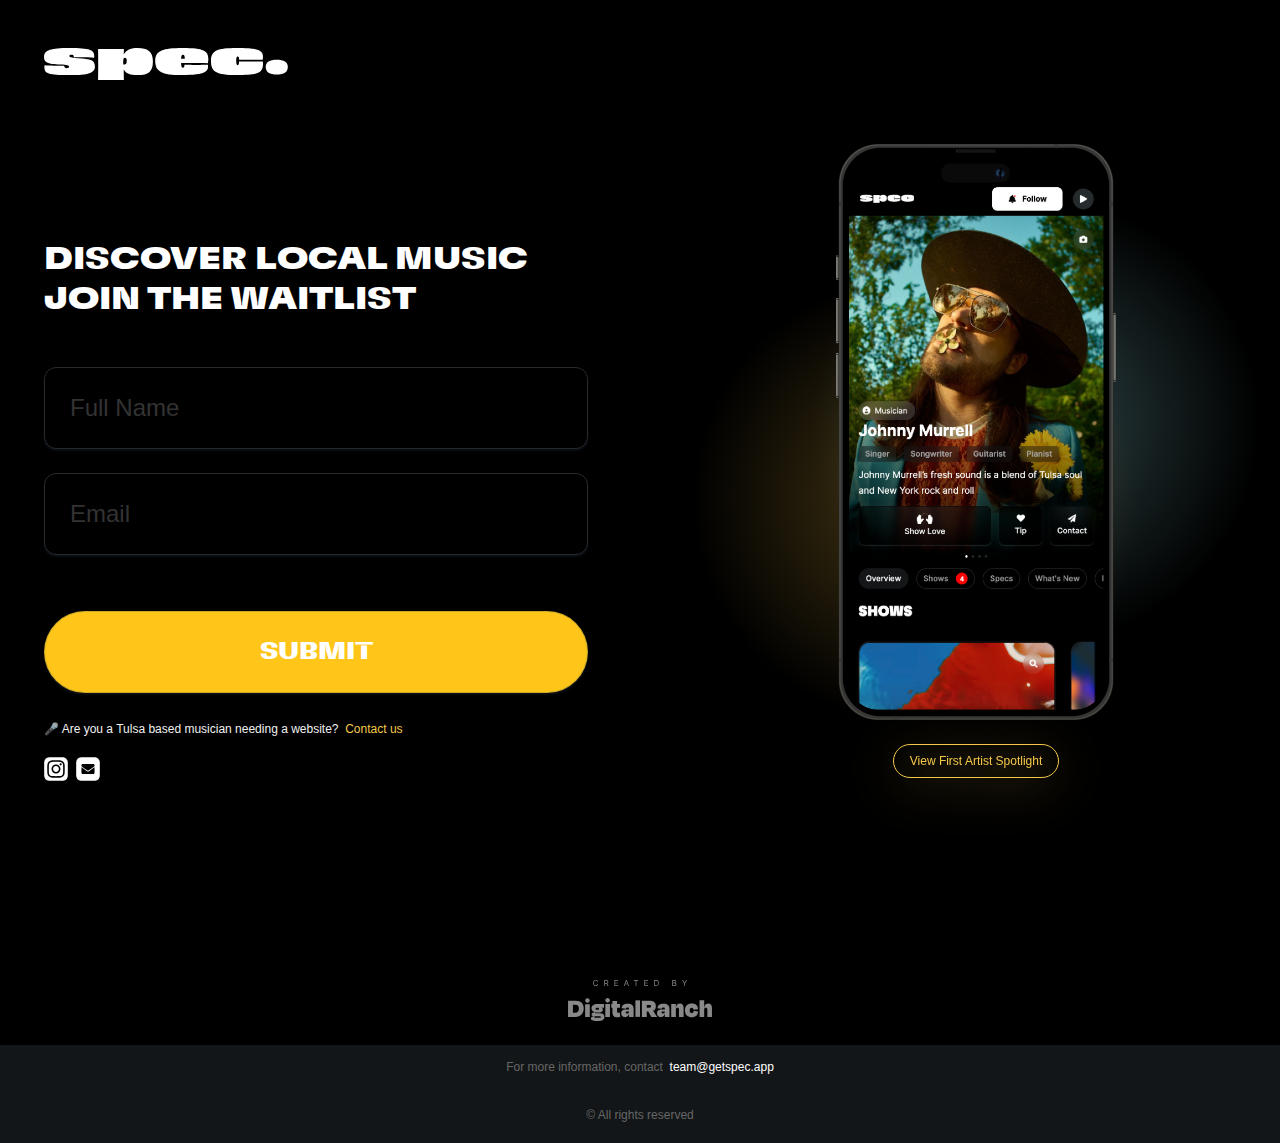
==== commit 5b3451e2: "digitalranch link and logo" ====
--- a/index.html
+++ b/index.html
@@ -77,9 +77,9 @@
 
     <div class="break">&nbsp;</div>
     <div>
-      <!-- <a href="https://digital-ranch.webflow.io/" target="_blank"> -->
+      <a href="https://digitalranch.co/" target="_blank">
         <img src="images/created-by-dr.svg" class="created-by-dr">
-      <!-- </a> -->
+      </a>
     </div>
     <div class="footer">
       For more information, contact&nbsp;&nbsp;<a href="mailto:team@getspec.app" style="color: white;">team@getspec.app</a>
